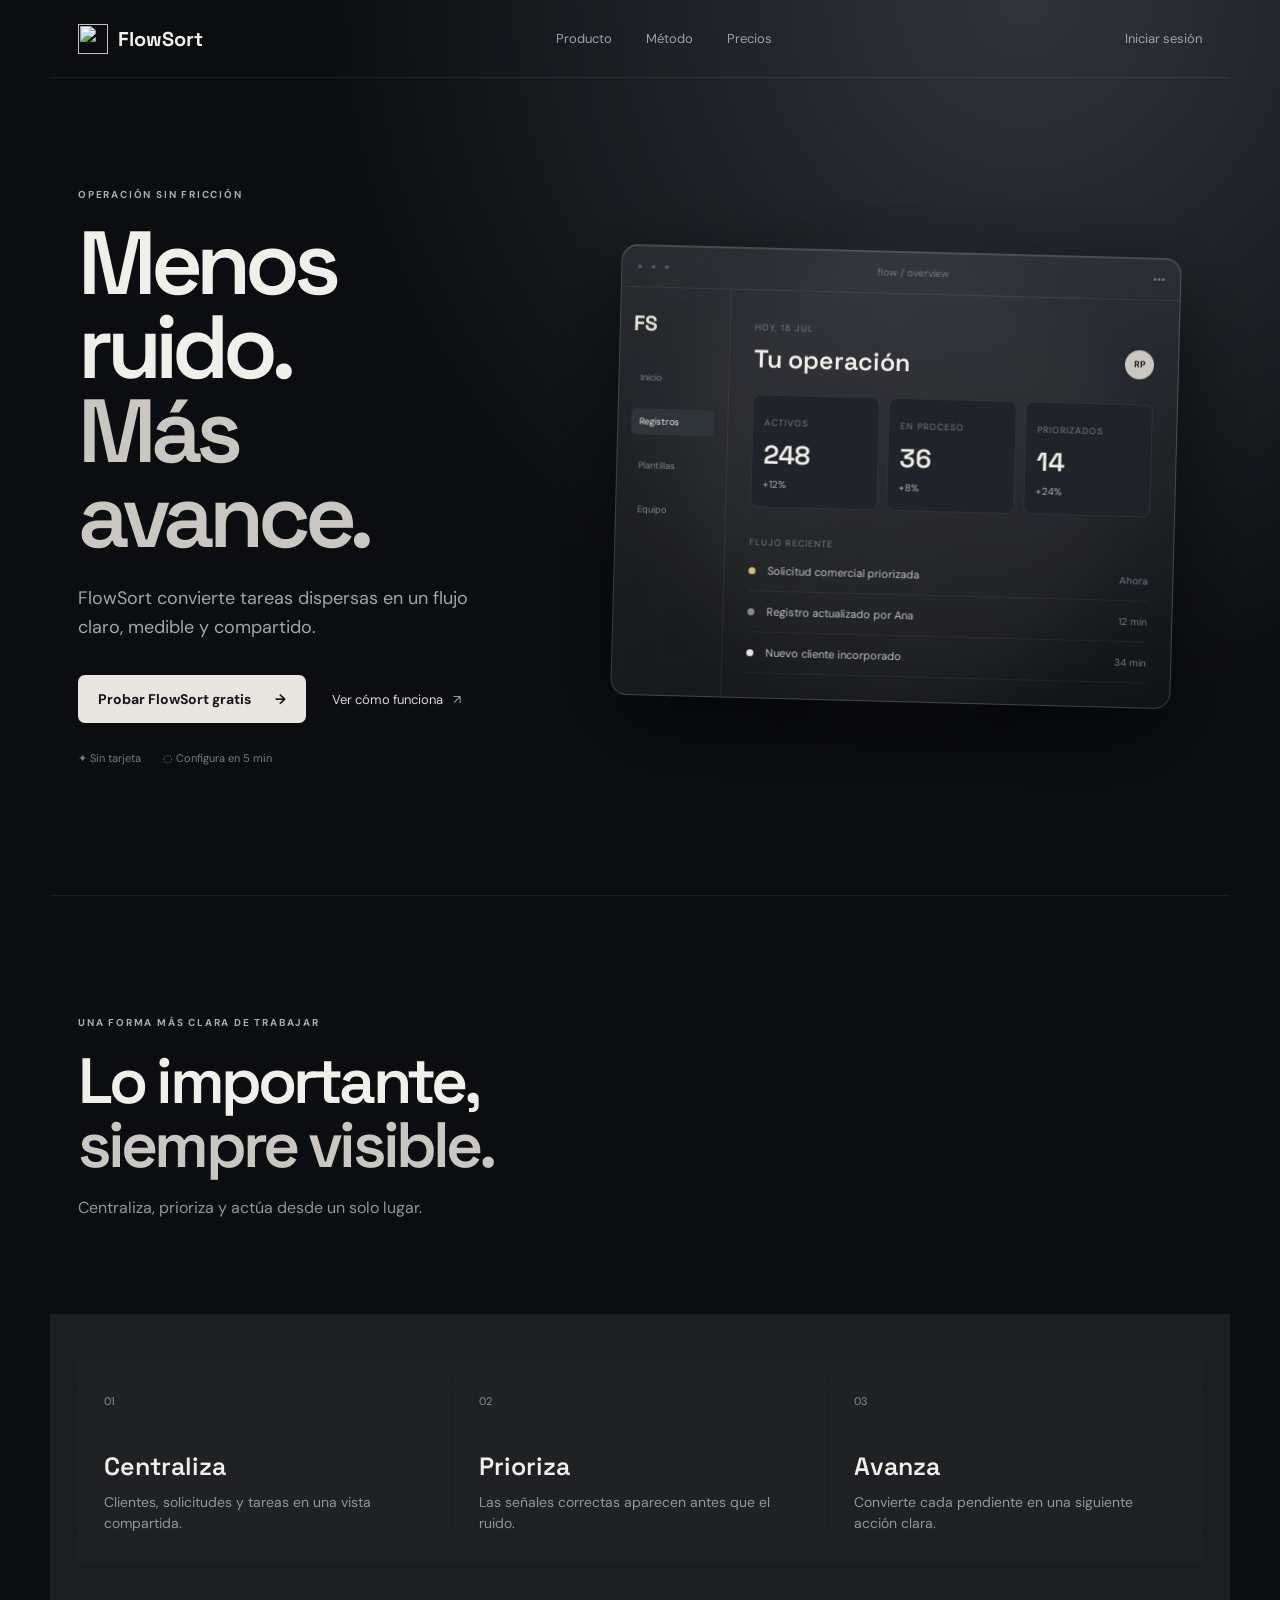
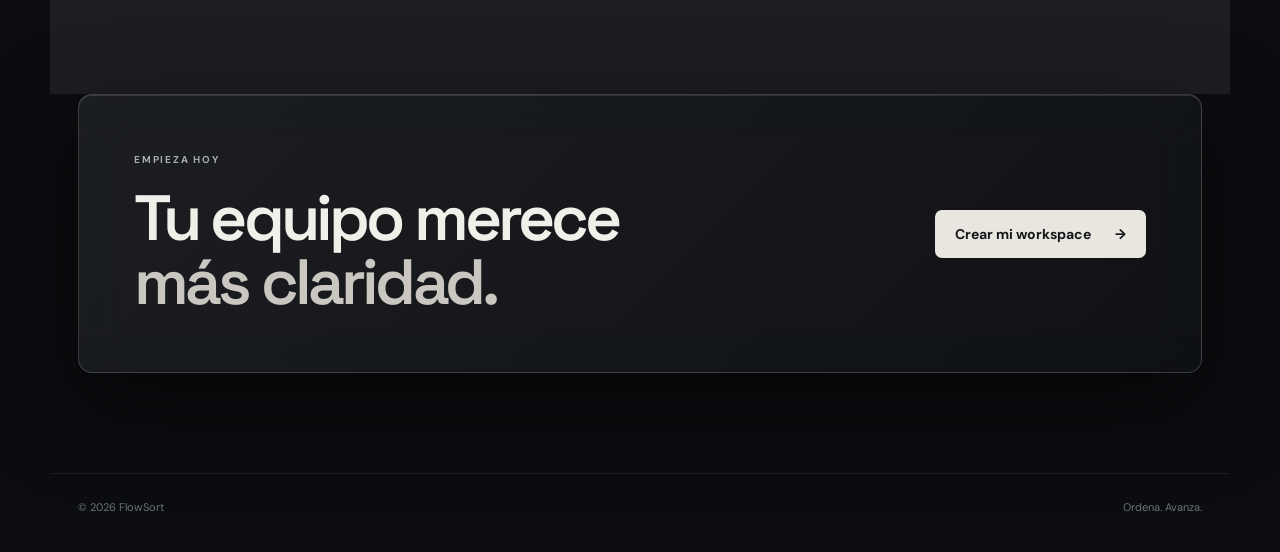
==== index.html @ 33c247e0 "yeah" ====
<!doctype html><html lang="es"><head><meta charset="UTF-8"><meta name="viewport" content="width=device-width,initial-scale=1"><title>FlowSort — Ordena. Avanza.</title><link rel="stylesheet" href="./styles.css"></head><body>
<nav class="nav"><a class="brand"><img src="../desktop/public/flowsort-logo.png">FlowSort</a><div class="links"><a href="#producto">Producto</a><a href="#metodo">Método</a><a href="#precio">Precios</a></div><a class="nav-login" href="../desktop/">Iniciar sesión</a><button class="menu">☰</button></nav>
<main><section class="hero"><div class="hero-copy"><div class="eyebrow">OPERACIÓN SIN FRICCIÓN</div><h1>Menos ruido.<br><em>Más avance.</em></h1><p>FlowSort convierte tareas dispersas en un flujo claro, medible y compartido.</p><div class="hero-actions"><a class="button primary" href="#precio">Probar FlowSort gratis <span>→</span></a><a class="text-link" href="#producto">Ver cómo funciona <span>↗</span></a></div><div class="trust"><span>✦ Sin tarjeta</span><span>◌ Configura en 5 min</span></div></div><div class="hero-art"><div class="glow"></div><div class="window"><div class="window-top"><span class="dots">● ● ●</span><span>flow / overview</span><b>•••</b></div><div class="window-body"><aside><strong>FS</strong><small>Inicio</small><small class="selected">Registros</small><small>Plantillas</small><small>Equipo</small></aside><div class="board"><div class="board-head"><div><small>HOY, 18 JUL</small><h3>Tu operación</h3></div><span class="avatar">RP</span></div><div class="metrics"><div><small>ACTIVOS</small><strong>248</strong><i>+12%</i></div><div><small>EN PROCESO</small><strong>36</strong><i>+8%</i></div><div><small>PRIORIZADOS</small><strong>14</strong><i>+24%</i></div></div><div class="activity"><small>FLUJO RECIENTE</small><div><b class="dot gold"></b><span>Solicitud comercial priorizada</span><em>Ahora</em></div><div><b class="dot gray"></b><span>Registro actualizado por Ana</span><em>12 min</em></div><div><b class="dot white"></b><span>Nuevo cliente incorporado</span><em>34 min</em></div></div></div></div></div></div></section>
<section id="producto" class="statement"><div class="eyebrow">UNA FORMA MÁS CLARA DE TRABAJAR</div><h2>Lo importante,<br><em>siempre visible.</em></h2><p>Centraliza, prioriza y actúa desde un solo lugar.</p></section>
<section id="metodo" class="features"><article><span>01</span><h3>Centraliza</h3><p>Clientes, solicitudes y tareas en una vista compartida.</p></article><article><span>02</span><h3>Prioriza</h3><p>Las señales correctas aparecen antes que el ruido.</p></article><article><span>03</span><h3>Avanza</h3><p>Convierte cada pendiente en una siguiente acción clara.</p></article></section>
<section id="precio" class="cta"><div><div class="eyebrow">EMPIEZA HOY</div><h2>Tu equipo merece<br><em>más claridad.</em></h2></div><a class="button primary" href="../desktop/">Crear mi workspace <span>→</span></a></section></main><footer><span>© 2026 FlowSort</span><span>Ordena. Avanza.</span></footer></body></html>
---- styles.css ----
@import url('https://fonts.googleapis.com/css2?family=DM+Sans:wght@400;500;600;700&family=Space+Grotesk:wght@500;600;700&display=swap');:root{font-family:'DM Sans',sans-serif;background:#0b0d10;color:#f1efe9}*{box-sizing:border-box}html{scroll-behavior:smooth}body{margin:0;background:radial-gradient(circle at 80% 0,#30343b 0,transparent 30%),#0b0d10}.nav{height:78px;max-width:1180px;margin:auto;padding:0 28px;display:flex;align-items:center;justify-content:space-between;border-bottom:1px solid #ffffff12}.brand{font:700 20px 'Space Grotesk';display:flex;align-items:center;gap:10px}.brand img{width:30px;height:30px;object-fit:contain}.links{display:flex;gap:34px}.links a,.nav-login{color:#9ca2aa;text-decoration:none;font-size:13px}.links a:hover,.nav-login:hover{color:#f1efe9}.menu{display:none;background:none;color:#fff;border:0;font-size:20px}.hero{max-width:1180px;margin:0 auto;padding:110px 28px 130px;display:grid;grid-template-columns:.85fr 1.15fr;gap:60px;align-items:center}.eyebrow{font-size:10px;letter-spacing:.18em;color:#a9adb2;font-weight:700}.hero h1{font:600 clamp(52px,7vw,92px)/.94 'Space Grotesk';letter-spacing:-.07em;margin:20px 0 26px}.hero h1 em,.statement em,.cta em{font-style:normal;color:#c9c7c0}.hero-copy>p{color:#a1a6ae;font-size:18px;line-height:1.6;max-width:430px}.hero-actions{display:flex;gap:26px;align-items:center;margin-top:34px}.button{display:inline-flex;gap:24px;align-items:center;padding:15px 20px;border-radius:7px;text-decoration:none;font-weight:700;font-size:14px}.primary{background:#e8e6df;color:#15171a}.primary:hover{background:white;transform:translateY(-2px)}.text-link{color:#d9d8d3;text-decoration:none;font-size:13px}.text-link span{color:#9da2aa;margin-left:7px}.trust{display:flex;gap:22px;color:#777e88;font-size:11px;margin-top:28px}.hero-art{position:relative;min-height:460px;display:grid;place-items:center}.glow{position:absolute;width:450px;height:450px;background:#dad7cd0c;border-radius:50%;filter:blur(30px)}.window{position:relative;width:min(560px,100%);border:1px solid #ffffff22;border-radius:16px;background:#181b20e8;box-shadow:0 40px 90px #0008;overflow:hidden;transform:rotate(1.5deg);transition:.4s}.window:hover{transform:rotate(0) translateY(-6px)}.window-top{height:42px;border-bottom:1px solid #ffffff12;display:flex;align-items:center;justify-content:space-between;padding:0 15px;color:#737a84;font-size:10px}.dots{color:#555b64;letter-spacing:3px;font-size:9px}.window-body{display:grid;grid-template-columns:110px 1fr;min-height:360px}.window-body aside{border-right:1px solid #ffffff10;padding:22px 13px;display:grid;align-content:start;gap:18px;color:#7d838c;font-size:11px}.window-body aside strong{color:#e4e1d8;font:700 21px 'Space Grotesk';margin-bottom:10px}.window-body aside small{padding:7px 8px}.window-body aside .selected{background:#30343b;color:#f3f1eb;border-radius:5px}.board{padding:24px}.board-head{display:flex;justify-content:space-between;align-items:center}.board-head small,.metrics small,.activity>small{color:#737b86;font-size:9px;letter-spacing:.12em}.board h3{font:600 25px 'Space Grotesk';margin:7px 0 20px}.avatar{width:29px;height:29px;background:#c9c7c0;color:#16181c;border-radius:50%;font-size:9px;display:grid;place-items:center;font-weight:700}.metrics{display:grid;grid-template-columns:repeat(3,1fr);gap:9px}.metrics>div{padding:14px 11px;background:#20242a;border:1px solid #ffffff10;border-radius:8px}.metrics strong{display:block;font:600 26px 'Space Grotesk';margin-top:7px}.metrics i{font-style:normal;color:#aeb1ad;font-size:10px}.activity{margin-top:22px}.activity>div{display:grid;grid-template-columns:10px 1fr auto;gap:9px;align-items:center;padding:13px 0;border-bottom:1px solid #ffffff0c;color:#c1c3c0;font-size:11px}.activity em{font-style:normal;color:#727984;font-size:10px}.dot{width:7px;height:7px;border-radius:50%}.dot.gold{background:#d4c06a}.dot.gray{background:#858b92}.dot.white{background:#e7e5df}.statement{max-width:1180px;margin:auto;padding:120px 28px 80px;border-top:1px solid #ffffff12}.statement h2,.cta h2{font:600 clamp(40px,5vw,66px)/1 'Space Grotesk';letter-spacing:-.06em;margin:20px 0}.statement p{color:#8f969f}.features{max-width:1180px;margin:auto;padding:45px 28px 130px;display:grid;grid-template-columns:repeat(3,1fr);gap:1px;background:#ffffff12}.features article{background:#0b0d10;padding:30px 26px;min-height:180px}.features span{color:#898f97;font-size:11px}.features h3{font:600 25px 'Space Grotesk';margin:40px 0 10px}.features p{color:#8f969f;line-height:1.5;margin:0;font-size:14px}.cta{max-width:1124px;margin:0 auto 100px;padding:58px 55px;border:1px solid #ffffff1c;border-radius:14px;background:linear-gradient(110deg,#24282e,#171a1e);display:flex;justify-content:space-between;align-items:center}.cta h2{margin-bottom:0}footer{max-width:1180px;margin:auto;padding:26px 28px 38px;color:#6d737c;font-size:11px;display:flex;justify-content:space-between;border-top:1px solid #ffffff12}@media(max-width:800px){.links{display:none}.menu{display:block}.hero{grid-template-columns:1fr;padding-top:70px}.hero-art{min-height:360px}.features{grid-template-columns:1fr}.cta{margin:0 20px 70px;padding:32px 24px;display:grid;gap:25px}.hero h1{font-size:58px}}
 .window,.cta{background:linear-gradient(135deg,#ffffff12,#ffffff05);border-color:#ffffff2b;box-shadow:0 30px 90px #0009,inset 0 1px #ffffff1f;backdrop-filter:blur(24px) saturate(125%)}.features article{background:#ffffff04;backdrop-filter:blur(16px)}
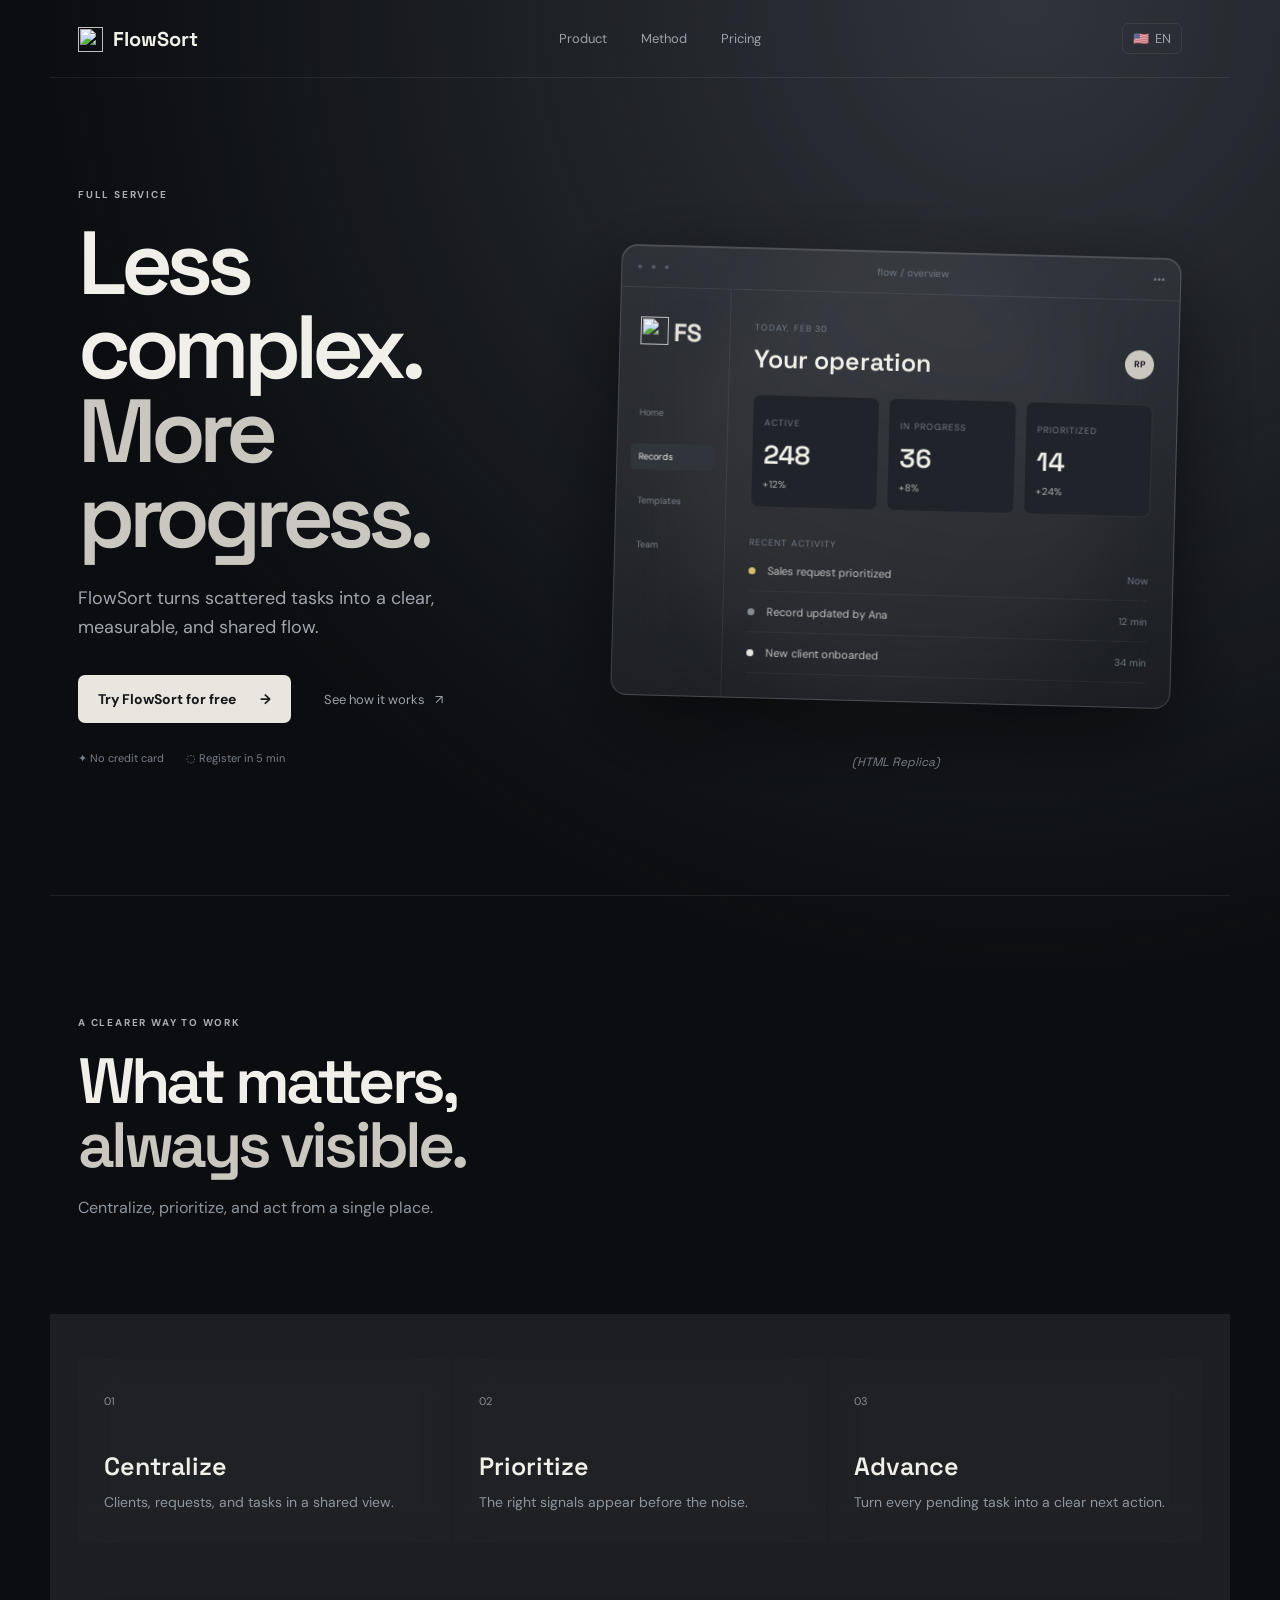
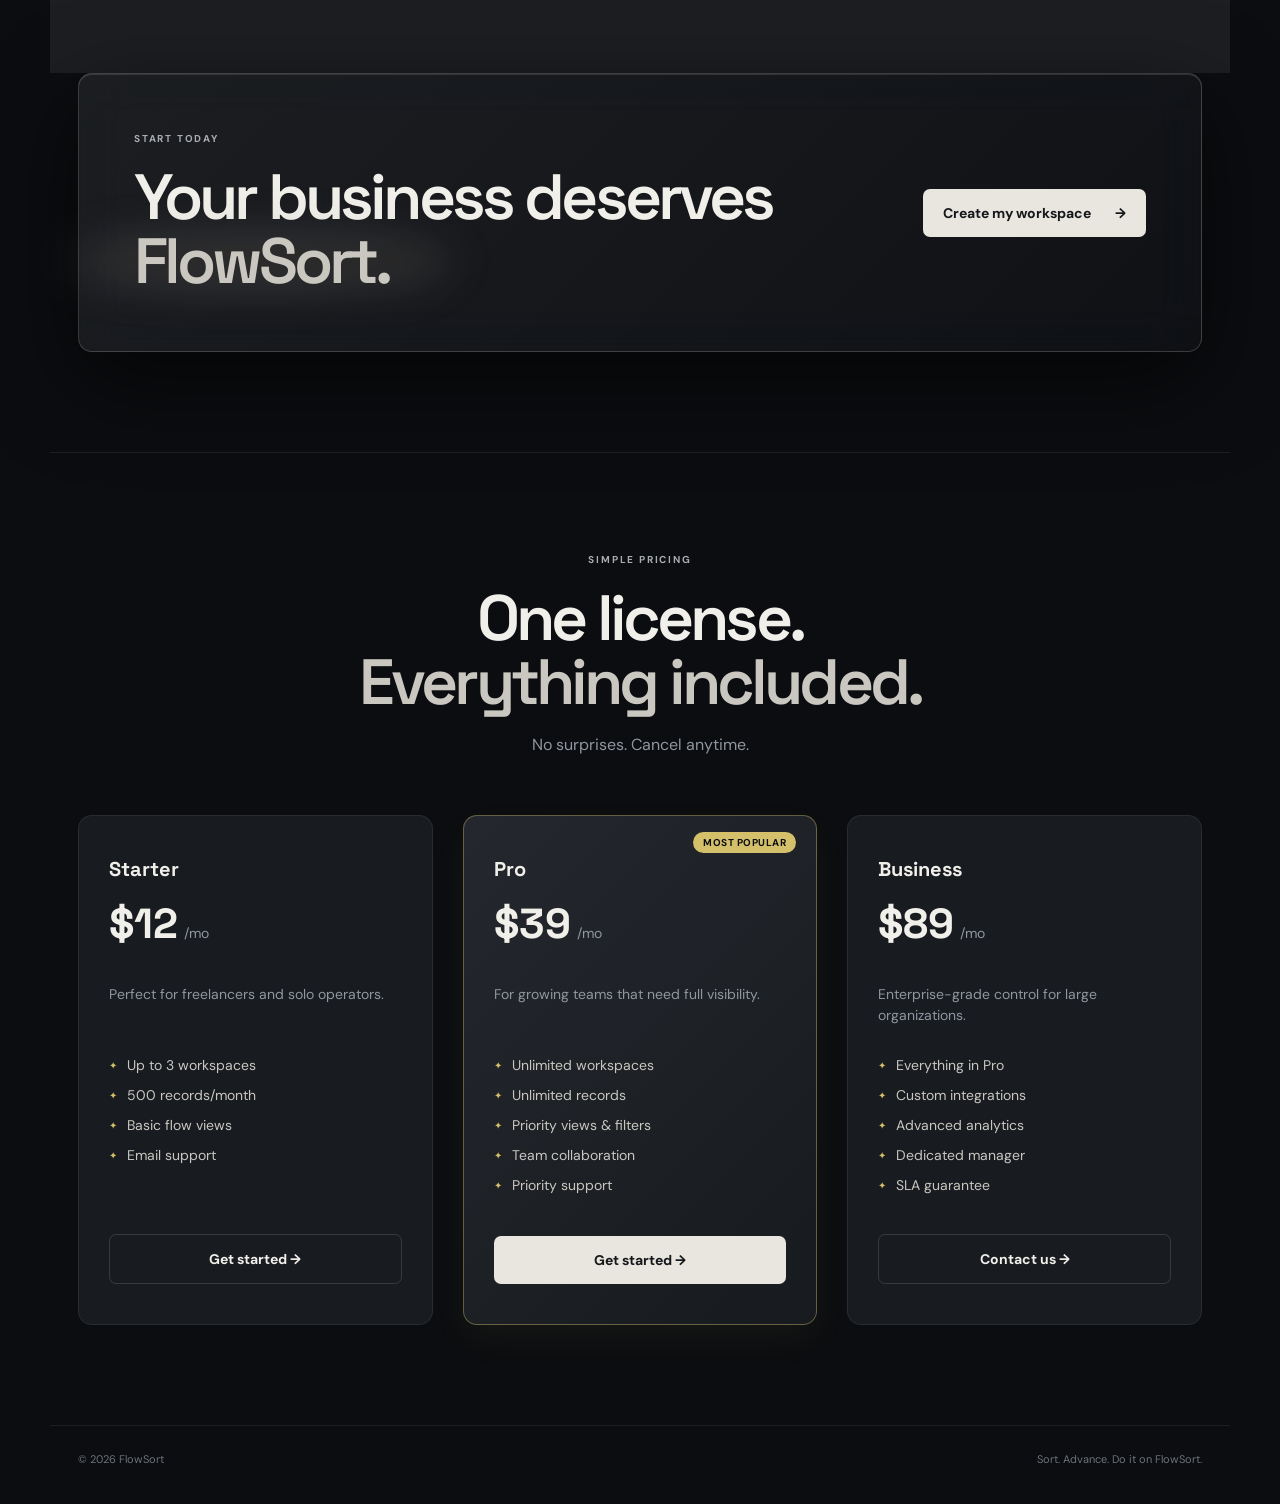
==== commit 39b6299e: "implement user authentication with Firebase and enhance navigation menu" ====
--- a/index.html
+++ b/index.html
@@ -1,6 +1,660 @@
-<!doctype html><html lang="es"><head><meta charset="UTF-8"><meta name="viewport" content="width=device-width,initial-scale=1"><title>FlowSort — Ordena. Avanza.</title><link rel="stylesheet" href="./styles.css"></head><body>
-<nav class="nav"><a class="brand"><img src="../desktop/public/flowsort-logo.png">FlowSort</a><div class="links"><a href="#producto">Producto</a><a href="#metodo">Método</a><a href="#precio">Precios</a></div><a class="nav-login" href="../desktop/">Iniciar sesión</a><button class="menu">☰</button></nav>
-<main><section class="hero"><div class="hero-copy"><div class="eyebrow">OPERACIÓN SIN FRICCIÓN</div><h1>Menos ruido.<br><em>Más avance.</em></h1><p>FlowSort convierte tareas dispersas en un flujo claro, medible y compartido.</p><div class="hero-actions"><a class="button primary" href="#precio">Probar FlowSort gratis <span>→</span></a><a class="text-link" href="#producto">Ver cómo funciona <span>↗</span></a></div><div class="trust"><span>✦ Sin tarjeta</span><span>◌ Configura en 5 min</span></div></div><div class="hero-art"><div class="glow"></div><div class="window"><div class="window-top"><span class="dots">● ● ●</span><span>flow / overview</span><b>•••</b></div><div class="window-body"><aside><strong>FS</strong><small>Inicio</small><small class="selected">Registros</small><small>Plantillas</small><small>Equipo</small></aside><div class="board"><div class="board-head"><div><small>HOY, 18 JUL</small><h3>Tu operación</h3></div><span class="avatar">RP</span></div><div class="metrics"><div><small>ACTIVOS</small><strong>248</strong><i>+12%</i></div><div><small>EN PROCESO</small><strong>36</strong><i>+8%</i></div><div><small>PRIORIZADOS</small><strong>14</strong><i>+24%</i></div></div><div class="activity"><small>FLUJO RECIENTE</small><div><b class="dot gold"></b><span>Solicitud comercial priorizada</span><em>Ahora</em></div><div><b class="dot gray"></b><span>Registro actualizado por Ana</span><em>12 min</em></div><div><b class="dot white"></b><span>Nuevo cliente incorporado</span><em>34 min</em></div></div></div></div></div></div></section>
-<section id="producto" class="statement"><div class="eyebrow">UNA FORMA MÁS CLARA DE TRABAJAR</div><h2>Lo importante,<br><em>siempre visible.</em></h2><p>Centraliza, prioriza y actúa desde un solo lugar.</p></section>
-<section id="metodo" class="features"><article><span>01</span><h3>Centraliza</h3><p>Clientes, solicitudes y tareas en una vista compartida.</p></article><article><span>02</span><h3>Prioriza</h3><p>Las señales correctas aparecen antes que el ruido.</p></article><article><span>03</span><h3>Avanza</h3><p>Convierte cada pendiente en una siguiente acción clara.</p></article></section>
-<section id="precio" class="cta"><div><div class="eyebrow">EMPIEZA HOY</div><h2>Tu equipo merece<br><em>más claridad.</em></h2></div><a class="button primary" href="../desktop/">Crear mi workspace <span>→</span></a></section></main><footer><span>© 2026 FlowSort</span><span>Ordena. Avanza.</span></footer></body></html>
+<!doctype html>
+<html lang="en">
+  <head>
+    <meta charset="UTF-8" />
+    <meta name="viewport" content="width=device-width,initial-scale=1" />
+    <title data-i18n="title">FlowSort — Sort. Advance.</title>
+    <link rel="stylesheet" href="./assets/styles.css" />
+  </head>
+  <body>
+    <nav class="nav">
+      <a class="brand"><img src="./assets/flowsort-logo.png" />FlowSort</a>
+      <div class="links">
+        <a href="#producto" data-i18n="nav.product">Product</a>
+        <a href="#metodo" data-i18n="nav.method">Method</a>
+        <a href="#precios" data-i18n="nav.pricing">Pricing</a>
+      </div>
+      <div class="nav-right">
+        <div class="lang-selector">
+          <button class="lang-btn" id="lang-btn">
+            <span class="lang-flag">🇺🇸</span>
+            <span class="lang-code">EN</span>
+          </button>
+          <div class="lang-dropdown" id="lang-dropdown">
+            <button class="lang-option" data-lang="en">
+              <span class="lang-flag">🇺🇸</span> English
+            </button>
+            <button class="lang-option" data-lang="es">
+              <span class="lang-flag">🇪🇸</span> Español
+            </button>
+          </div>
+        </div>
+        <div id="nav-auth"></div>
+      </div>
+      <button class="menu">☰</button>
+    </nav>
+    <main>
+      <section class="hero">
+        <div class="hero-copy">
+          <div class="eyebrow" data-i18n="hero.eyebrow">
+            FRICTIONLESS OPERATIONS
+          </div>
+          <h1>
+            <span data-i18n="hero.title-part1">Less noise.</span><br />
+            <em data-i18n="hero.title-part2">More progress.</em>
+          </h1>
+          <p data-i18n="hero.desc">
+            FlowSort turns scattered tasks into a clear, measurable, and shared
+            flow.
+          </p>
+          <div class="hero-actions">
+            <a class="button primary" href="#precios">
+              <span data-i18n="hero.btn.try-text">Try FlowSort for free</span>
+              <span>→</span>
+            </a>
+            <a class="text-link" href="#producto">
+              <span data-i18n="hero.btn.how-text">See how it works</span>
+              <span>↗</span>
+            </a>
+          </div>
+          <div class="trust">
+            <span data-i18n="hero.trust.card">✦ No credit card</span>
+            <span data-i18n="hero.trust.setup">◌ Set up in 5 min</span>
+          </div>
+        </div>
+        <div class="hero-art">
+          <div class="glow"></div>
+          <div class="window">
+            <div class="window-top">
+              <span class="dots">● ● ●</span><span>flow / overview</span
+              ><b>•••</b>
+            </div>
+            <div class="window-body">
+              <aside>
+                <div class="aside-brand">
+                  <img src="./assets/flowsort-logo.png" class="aside-logo" />
+                  <strong>FS</strong>
+                </div>
+                <small data-i18n="mock.aside.home">Home</small>
+                <small class="selected" data-i18n="mock.aside.records"
+                  >Records</small
+                >
+                <small data-i18n="mock.aside.templates">Templates</small>
+                <small data-i18n="mock.aside.team">Team</small>
+              </aside>
+              <div class="board">
+                <div class="board-head">
+                  <div>
+                    <small data-i18n="mock.board.date">TODAY, FEB 30</small>
+                    <h3 data-i18n="mock.board.title">Your operation</h3>
+                  </div>
+                  <span class="avatar">RP</span>
+                </div>
+                <div class="metrics">
+                  <div>
+                    <small data-i18n="mock.metrics.active">ACTIVE</small>
+                    <strong>248</strong>
+                    <i>+12%</i>
+                  </div>
+                  <div>
+                    <small data-i18n="mock.metrics.progress">IN PROGRESS</small>
+                    <strong>36</strong>
+                    <i>+8%</i>
+                  </div>
+                  <div>
+                    <small data-i18n="mock.metrics.prioritized"
+                      >PRIORITIZED</small
+                    >
+                    <strong>14</strong>
+                    <i>+24%</i>
+                  </div>
+                </div>
+                <div class="activity">
+                  <small data-i18n="mock.activity.title">RECENT ACTIVITY</small>
+                  <div>
+                    <b class="dot gold"></b>
+                    <span data-i18n="mock.activity.item1"
+                      >Sales request prioritized</span
+                    >
+                    <em data-i18n="mock.activity.item1_time">Now</em>
+                  </div>
+                  <div>
+                    <b class="dot gray"></b>
+                    <span data-i18n="mock.activity.item2"
+                      >Record updated by Ana</span
+                    >
+                    <em data-i18n="mock.activity.item2_time">12 min</em>
+                  </div>
+                  <div>
+                    <b class="dot white"></b>
+                    <span data-i18n="mock.activity.item3"
+                      >New client onboarded</span
+                    >
+                    <em data-i18n="mock.activity.item3_time">34 min</em>
+                  </div>
+                </div>
+              </div>
+            </div>
+          </div>
+          <p class="replica-text" data-i18n="hero.replica">(HTML Replica)</p>
+        </div>
+      </section>
+      <section id="producto" class="statement">
+        <div class="eyebrow" data-i18n="statement.eyebrow">
+          A CLEARER WAY TO WORK
+        </div>
+        <h2>
+          <span data-i18n="statement.title-part1">What matters,</span><br />
+          <em data-i18n="statement.title-part2">always visible.</em>
+        </h2>
+        <p data-i18n="statement.desc">
+          Centralize, prioritize, and act from a single place.
+        </p>
+      </section>
+      <section id="metodo" class="features">
+        <article>
+          <span>01</span>
+          <h3 data-i18n="features.f1.title">Centralize</h3>
+          <p data-i18n="features.f1.desc">
+            Clients, requests, and tasks in a shared view.
+          </p>
+        </article>
+        <article>
+          <span>02</span>
+          <h3 data-i18n="features.f2.title">Prioritize</h3>
+          <p data-i18n="features.f2.desc">
+            The right signals appear before the noise.
+          </p>
+        </article>
+        <article>
+          <span>03</span>
+          <h3 data-i18n="features.f3.title">Advance</h3>
+          <p data-i18n="features.f3.desc">
+            Turn every pending task into a clear next action.
+          </p>
+        </article>
+      </section>
+      <section id="precio" class="cta">
+        <div>
+          <div class="eyebrow" data-i18n="cta.eyebrow">START TODAY</div>
+          <h2>
+            <span data-i18n="cta.title-text">Your business deserves</span><br />
+            <em id="dynamic-cta-text" data-i18n="cta.title-word">more.</em>
+          </h2>
+        </div>
+        <a class="button primary" href="./signup/">
+          <span data-i18n="cta.btn-text">Create my workspace</span>
+          <span>→</span>
+        </a>
+      </section>
+      <!-- PRICING SECTION -->
+      <section id="precios" class="pricing">
+        <div class="pricing-header">
+          <div class="eyebrow" data-i18n="pricing.eyebrow">SIMPLE PRICING</div>
+          <h2>
+            <span data-i18n="pricing.title-part1">One license.</span><br />
+            <em data-i18n="pricing.title-part2">Everything included.</em>
+          </h2>
+          <p data-i18n="pricing.subtitle">No surprises. Cancel anytime.</p>
+        </div>
+        <div class="pricing-cards">
+          <!-- Starter -->
+          <div class="pricing-card">
+            <div class="plan-name" data-i18n="pricing.starter.name">
+              Starter
+            </div>
+            <div class="plan-price">
+              <span class="plan-amount">$12</span>
+              <span class="plan-period" data-i18n="pricing.per-month">/mo</span>
+            </div>
+            <p class="plan-desc" data-i18n="pricing.starter.desc">
+              Perfect for freelancers and solo operators.
+            </p>
+            <ul class="plan-features">
+              <li data-i18n="pricing.starter.f1">Up to 3 workspaces</li>
+              <li data-i18n="pricing.starter.f2">500 records/month</li>
+              <li data-i18n="pricing.starter.f3">Basic flow views</li>
+              <li data-i18n="pricing.starter.f4">Email support</li>
+            </ul>
+            <a
+              class="button plan-btn"
+              href="./signup/"
+              data-i18n="pricing.btn-start"
+              >Get started →</a
+            >
+          </div>
+          <!-- Pro -->
+          <div class="pricing-card pricing-card--featured">
+            <div class="plan-badge" data-i18n="pricing.pro.badge">
+              Most popular
+            </div>
+            <div class="plan-name" data-i18n="pricing.pro.name">Pro</div>
+            <div class="plan-price">
+              <span class="plan-amount">$39</span>
+              <span class="plan-period" data-i18n="pricing.per-month">/mo</span>
+            </div>
+            <p class="plan-desc" data-i18n="pricing.pro.desc">
+              For growing teams that need full visibility.
+            </p>
+            <ul class="plan-features">
+              <li data-i18n="pricing.pro.f1">Unlimited workspaces</li>
+              <li data-i18n="pricing.pro.f2">Unlimited records</li>
+              <li data-i18n="pricing.pro.f3">Priority views & filters</li>
+              <li data-i18n="pricing.pro.f4">Team collaboration</li>
+              <li data-i18n="pricing.pro.f5">Priority support</li>
+            </ul>
+            <a
+              class="button primary plan-btn"
+              href="./signup/"
+              data-i18n="pricing.btn-start"
+              >Get started →</a
+            >
+          </div>
+          <!-- Business -->
+          <div class="pricing-card">
+            <div class="plan-name" data-i18n="pricing.business.name">
+              Business
+            </div>
+            <div class="plan-price">
+              <span class="plan-amount">$89</span>
+              <span class="plan-period" data-i18n="pricing.per-month">/mo</span>
+            </div>
+            <p class="plan-desc" data-i18n="pricing.business.desc">
+              Enterprise-grade control for large organizations.
+            </p>
+            <ul class="plan-features">
+              <li data-i18n="pricing.business.f1">Everything in Pro</li>
+              <li data-i18n="pricing.business.f2">Custom integrations</li>
+              <li data-i18n="pricing.business.f3">Advanced analytics</li>
+              <li data-i18n="pricing.business.f4">Dedicated manager</li>
+              <li data-i18n="pricing.business.f5">SLA guarantee</li>
+            </ul>
+            <a
+              class="button plan-btn"
+              href="./signup/"
+              data-i18n="pricing.btn-contact"
+              >Contact us →</a
+            >
+          </div>
+        </div>
+      </section>
+    </main>
+    <footer>
+      <span>© 2026 FlowSort</span>
+      <span data-i18n="footer.tagline">Sort. Advance. FlowSort.</span>
+    </footer>
+    <script>
+      (function () {
+        // Translation Dictionary
+        const translations = {
+          en: {
+            title: "FlowSort — Sort. Advance.",
+            "nav.product": "Product",
+            "nav.method": "Method",
+            "nav.pricing": "Pricing",
+            "nav.login": "Log in",
+            "nav.panel": "Panel",
+            "nav.logout": "Log out",
+            "hero.eyebrow": "FULL SERVICE",
+            "hero.title-part1": "Less complex.",
+            "hero.title-part2": "More progress.",
+            "hero.desc":
+              "FlowSort turns scattered tasks into a clear, measurable, and shared flow.",
+            "hero.btn.try-text": "Try FlowSort for free",
+            "hero.btn.how-text": "See how it works",
+            "hero.trust.card": "✦ No credit card",
+            "hero.trust.setup": "◌ Register in 5 min",
+            "mock.aside.home": "Home",
+            "mock.aside.records": "Records",
+            "mock.aside.templates": "Templates",
+            "mock.aside.team": "Team",
+            "mock.board.date": "TODAY, FEB 30",
+            "mock.board.title": "Your operation",
+            "mock.metrics.active": "ACTIVE",
+            "mock.metrics.progress": "IN PROGRESS",
+            "mock.metrics.prioritized": "PRIORITIZED",
+            "mock.activity.title": "RECENT ACTIVITY",
+            "mock.activity.item1": "Sales request prioritized",
+            "mock.activity.item1_time": "Now",
+            "mock.activity.item2": "Record updated by Ana",
+            "mock.activity.item2_time": "12 min",
+            "mock.activity.item3": "New client onboarded",
+            "mock.activity.item3_time": "34 min",
+            "hero.replica": "(HTML Replica)",
+            "statement.eyebrow": "A CLEARER WAY TO WORK",
+            "statement.title-part1": "What matters,",
+            "statement.title-part2": "always visible.",
+            "statement.desc":
+              "Centralize, prioritize, and act from a single place.",
+            "features.f1.title": "Centralize",
+            "features.f1.desc":
+              "Clients, requests, and tasks in a shared view.",
+            "features.f2.title": "Prioritize",
+            "features.f2.desc": "The right signals appear before the noise.",
+            "features.f3.title": "Advance",
+            "features.f3.desc":
+              "Turn every pending task into a clear next action.",
+            "cta.eyebrow": "START TODAY",
+            "cta.title-text": "Your business deserves",
+            "cta.title-word": "more.",
+            "cta.btn-text": "Create my workspace",
+            "footer.tagline": "Sort. Advance. Do it on FlowSort.",
+            "pricing.eyebrow": "SIMPLE PRICING",
+            "pricing.title-part1": "One license.",
+            "pricing.title-part2": "Everything included.",
+            "pricing.subtitle": "No surprises. Cancel anytime.",
+            "pricing.per-month": "/mo",
+            "pricing.btn-start": "Get started →",
+            "pricing.btn-contact": "Contact us →",
+            "pricing.starter.name": "Starter",
+            "pricing.starter.desc":
+              "Perfect for freelancers and solo operators.",
+            "pricing.starter.f1": "Up to 3 workspaces",
+            "pricing.starter.f2": "500 records/month",
+            "pricing.starter.f3": "Basic flow views",
+            "pricing.starter.f4": "Email support",
+            "pricing.pro.badge": "Most popular",
+            "pricing.pro.name": "Pro",
+            "pricing.pro.desc": "For growing teams that need full visibility.",
+            "pricing.pro.f1": "Unlimited workspaces",
+            "pricing.pro.f2": "Unlimited records",
+            "pricing.pro.f3": "Priority views & filters",
+            "pricing.pro.f4": "Team collaboration",
+            "pricing.pro.f5": "Priority support",
+            "pricing.business.name": "Business",
+            "pricing.business.desc":
+              "Enterprise-grade control for large organizations.",
+            "pricing.business.f1": "Everything in Pro",
+            "pricing.business.f2": "Custom integrations",
+            "pricing.business.f3": "Advanced analytics",
+            "pricing.business.f4": "Dedicated manager",
+            "pricing.business.f5": "SLA guarantee",
+          },
+          es: {
+            title: "FlowSort — Ordena. Avanza.",
+            "nav.product": "Producto",
+            "nav.method": "Método",
+            "nav.pricing": "Precios",
+            "nav.login": "Iniciar sesión",
+            "nav.panel": "Panel",
+            "nav.logout": "Cerrar sesión",
+            "hero.eyebrow": "SERVICIO COMPLETO",
+            "hero.title-part1": "Menos complejo.",
+            "hero.title-part2": "Más avance.",
+            "hero.desc":
+              "FlowSort convierte tareas dispersas en un flujo claro, medible y compartido.",
+            "hero.btn.try-text": "Probar FlowSort gratis",
+            "hero.btn.how-text": "Ver cómo funciona",
+            "hero.trust.card": "✦ Sin tarjeta",
+            "hero.trust.setup": "◌ Regístrate en 5 min",
+            "mock.aside.home": "Inicio",
+            "mock.aside.records": "Registros",
+            "mock.aside.templates": "Plantillas",
+            "mock.aside.team": "Equipo",
+            "mock.board.date": "HOY, 30 FEB",
+            "mock.board.title": "Tu operación",
+            "mock.metrics.active": "ACTIVOS",
+            "mock.metrics.progress": "EN PROCESO",
+            "mock.metrics.prioritized": "PRIORIZADOS",
+            "mock.activity.title": "FLUJO RECIENTE",
+            "mock.activity.item1": "Solicitud comercial priorizada",
+            "mock.activity.item1_time": "Ahora",
+            "mock.activity.item2": "Registro actualizado por Ana",
+            "mock.activity.item2_time": "12 min",
+            "mock.activity.item3": "Nuevo cliente incorporado",
+            "mock.activity.item3_time": "34 min",
+            "hero.replica": "(Réplica en HTML)",
+            "statement.eyebrow": "UNA FORMA MÁS CLARA DE TRABAJAR",
+            "statement.title-part1": "Lo importante,",
+            "statement.title-part2": "siempre visible.",
+            "statement.desc":
+              "Centraliza, prioriza y actúa desde un solo lugar.",
+            "features.f1.title": "Centraliza",
+            "features.f1.desc":
+              "Clientes, solicitudes y tareas en una vista compartida.",
+            "features.f2.title": "Prioriza",
+            "features.f2.desc":
+              "Las señales correctas aparecen antes que el ruido.",
+            "features.f3.title": "Avanza",
+            "features.f3.desc":
+              "Convierte cada pendiente en una siguiente acción clara.",
+            "cta.eyebrow": "EMPIEZA HOY",
+            "cta.title-text": "Tu negocio merece",
+            "cta.title-word": "más.",
+            "cta.btn-text": "Crear mi workspace",
+            "footer.tagline": "Ordena. Avanza. Hazlo en FlowSort.",
+            "pricing.eyebrow": "PRECIOS SIMPLES",
+            "pricing.title-part1": "Una licencia.",
+            "pricing.title-part2": "Todo incluido.",
+            "pricing.subtitle": "Sin sorpresas. Cancela cuando quieras.",
+            "pricing.per-month": "/mes",
+            "pricing.btn-start": "Empezar →",
+            "pricing.btn-contact": "Contáctanos →",
+            "pricing.starter.name": "Starter",
+            "pricing.starter.desc":
+              "Perfecto para freelancers y operadores individuales.",
+            "pricing.starter.f1": "Hasta 3 workspaces",
+            "pricing.starter.f2": "500 registros/mes",
+            "pricing.starter.f3": "Vistas de flujo básicas",
+            "pricing.starter.f4": "Soporte por email",
+            "pricing.pro.badge": "Más popular",
+            "pricing.pro.name": "Pro",
+            "pricing.pro.desc":
+              "Para equipos en crecimiento que necesitan visibilidad total.",
+            "pricing.pro.f1": "Workspaces ilimitados",
+            "pricing.pro.f2": "Registros ilimitados",
+            "pricing.pro.f3": "Vistas y filtros prioritarios",
+            "pricing.pro.f4": "Colaboración en equipo",
+            "pricing.pro.f5": "Soporte prioritario",
+            "pricing.business.name": "Business",
+            "pricing.business.desc":
+              "Control empresarial para grandes organizaciones.",
+            "pricing.business.f1": "Todo lo de Pro",
+            "pricing.business.f2": "Integraciones personalizadas",
+            "pricing.business.f3": "Análisis avanzados",
+            "pricing.business.f4": "Gerente dedicado",
+            "pricing.business.f5": "Garantía SLA",
+          },
+        };
+
+        const word = document.getElementById("dynamic-cta-text");
+        const cta = document.querySelector(".cta");
+        if (!word || !cta) return;
+
+        let isTransitioning = false;
+
+        function swapText(newText) {
+          if (word.textContent === newText || isTransitioning) return;
+          isTransitioning = true;
+
+          if (newText !== "FlowSort.") {
+            word.classList.remove("glow-active");
+          }
+
+          word.classList.add("swap-out");
+          setTimeout(() => {
+            word.textContent = newText;
+            word.classList.remove("swap-out");
+            word.classList.add("swap-in");
+            if (newText === "FlowSort.") {
+              word.classList.add("glow-active");
+            }
+            // Force layout reflow
+            word.offsetHeight;
+            word.classList.remove("swap-in");
+            isTransitioning = false;
+          }, 400);
+        }
+
+        function checkScroll() {
+          const rect = cta.getBoundingClientRect();
+          if (rect.top < window.innerHeight * 0.5) {
+            swapText("FlowSort.");
+          } else {
+            const currentLang = document.documentElement.lang || "en";
+            const defaultWord = currentLang === "es" ? "más." : "more.";
+            swapText(defaultWord);
+          }
+        }
+
+        window.addEventListener("scroll", checkScroll, { passive: true });
+        checkScroll();
+
+        // Language Selector Logic
+        const langBtn = document.getElementById("lang-btn");
+        const langDropdown = document.getElementById("lang-dropdown");
+        const langOptions = document.querySelectorAll(".lang-option");
+
+        function setLanguage(lang) {
+          document.documentElement.lang = lang;
+
+          // Translate title in head
+          document.title = translations[lang]["title"];
+
+          // Translate data-i18n elements
+          document.querySelectorAll("[data-i18n]").forEach((elem) => {
+            const key = elem.getAttribute("data-i18n");
+            // Do not overwrite dynamic cta text if it is currently "FlowSort"
+            if (key === "cta.title-word" && word.textContent === "FlowSort.") {
+              return;
+            }
+            if (translations[lang] && translations[lang][key]) {
+              elem.textContent = translations[lang][key];
+            }
+          });
+
+          // Update Lang Button UI
+          const flag = lang === "es" ? "🇪🇸" : "🇺🇸";
+          const code = lang.toUpperCase();
+          langBtn.querySelector(".lang-flag").textContent = flag;
+          langBtn.querySelector(".lang-code").textContent = code;
+
+          // Update active dropdown class
+          langOptions.forEach((opt) => {
+            if (opt.getAttribute("data-lang") === lang) {
+              opt.classList.add("selected");
+            } else {
+              opt.classList.remove("selected");
+            }
+          });
+
+          localStorage.setItem("preferred-lang", lang);
+          // Re-evaluate scroll dynamic text word on language change
+          checkScroll();
+        }
+
+        // Toggle Dropdown
+        langBtn.addEventListener("click", (e) => {
+          e.stopPropagation();
+          langDropdown.classList.toggle("show");
+        });
+
+        // Close dropdown when clicking outside
+        document.addEventListener("click", () => {
+          langDropdown.classList.remove("show");
+        });
+
+        // Add option listeners
+        langOptions.forEach((opt) => {
+          opt.addEventListener("click", () => {
+            const selectedLang = opt.getAttribute("data-lang");
+            if (document.documentElement.lang === selectedLang) return;
+            document.body.classList.add("lang-fade-out");
+            setTimeout(() => {
+              setLanguage(selectedLang);
+              document.body.classList.remove("lang-fade-out");
+              document.body.classList.add("lang-fade-in");
+              setTimeout(() => {
+                document.body.classList.remove("lang-fade-in");
+              }, 250);
+            }, 250);
+          });
+        });
+
+        // Initialize with default (EN) or saved preference
+        const savedLang = localStorage.getItem("preferred-lang") || "en";
+        setLanguage(savedLang);
+
+        // Page Transition Interceptor
+        document.querySelectorAll("a").forEach((link) => {
+          const href = link.getAttribute("href");
+          if (
+            !href ||
+            href.startsWith("#") ||
+            href.startsWith("javascript:") ||
+            link.target === "_blank" ||
+            href.includes("mailto:") ||
+            href.includes("tel:")
+          )
+            return;
+
+          try {
+            const url = new URL(link.href, window.location.href);
+            if (url.origin !== window.location.origin) return;
+          } catch (e) {
+            return;
+          }
+
+          link.addEventListener("click", (e) => {
+            e.preventDefault();
+            document.body.classList.add("page-exit");
+            setTimeout(() => {
+              window.location.href = href;
+            }, 250);
+          });
+        });
+
+        window.addEventListener("pageshow", (event) => {
+          if (event.persisted) {
+            document.body.classList.remove("page-exit");
+          }
+        });
+      })();
+    </script>
+    <script type="module">
+      import { initNavAuth } from "./assets/auth.js";
+
+      const authI18n = {
+        en: { "nav.login": "Log in", "nav.panel": "Panel", "nav.logout": "Log out" },
+        es: { "nav.login": "Iniciar sesión", "nav.panel": "Panel", "nav.logout": "Cerrar sesión" },
+      };
+
+      initNavAuth({
+        loginHref: "./login/",
+        panelHref: "./desktop/",
+        homeHref: "./",
+        i18n: authI18n,
+      });
+    </script>
+      <script>
+        (function () {
+          const menuBtn = document.querySelector(".menu");
+          const nav = document.querySelector(".nav");
+          const navLinks = document.querySelectorAll(".nav .links a, .nav .nav-login, .nav .user-menu-btn, .nav .user-dropdown-item");
+          if (!menuBtn || !nav) return;
+
+          menuBtn.setAttribute("aria-expanded", "false");
+
+          menuBtn.addEventListener("click", (e) => {
+            e.stopPropagation();
+            const isOpen = nav.classList.toggle("open");
+            menuBtn.setAttribute("aria-expanded", isOpen ? "true" : "false");
+          });
+
+          navLinks.forEach((link) =>
+            link.addEventListener("click", () => {
+              nav.classList.remove("open");
+              menuBtn.setAttribute("aria-expanded", "false");
+            })
+          );
+
+          document.addEventListener("click", (e) => {
+            if (!nav.contains(e.target)) {
+              nav.classList.remove("open");
+              menuBtn.setAttribute("aria-expanded", "false");
+            }
+          });
+        })();
+      </script>
+  </body>
+</html>
--- a/assets/styles.css
+++ b/assets/styles.css
@@ -0,0 +1,1479 @@
+@import url("https://fonts.googleapis.com/css2?family=DM+Sans:wght@400;500;600;700&family=Space+Grotesk:wght@500;600;700&display=swap");
+:root {
+  font-family: "DM Sans", sans-serif;
+  background: #0b0d10;
+  color: #f1efe9;
+}
+* {
+  box-sizing: border-box;
+}
+html {
+  scroll-behavior: smooth;
+}
+body {
+  margin: 0;
+  background:
+    radial-gradient(circle at 80% 0, #30343b 0, transparent 30%), #0b0d10;
+}
+.nav {
+  height: 78px;
+  max-width: 1180px;
+  margin: auto;
+  padding: 0 28px;
+  display: flex;
+  align-items: center;
+  justify-content: space-between;
+  border-bottom: 1px solid #ffffff12;
+}
+.brand {
+  font: 700 20px "Space Grotesk";
+  display: flex;
+  align-items: center;
+  gap: 10px;
+  color: #f1efe9;
+  text-decoration: none;
+}
+.brand:visited {
+  color: #f1efe9;
+}
+.brand img {
+  width: 25px;
+  height: 25px;
+  object-fit: contain;
+  transform: translateY(1px);
+}
+.links {
+  display: flex;
+  gap: 34px;
+}
+.links a,
+.nav-login {
+  color: #9ca2aa;
+  text-decoration: none;
+  font-size: 13px;
+}
+.links a:hover,
+.nav-login:hover {
+  color: #f1efe9;
+}
+.user-menu {
+  position: relative;
+  display: inline-block;
+}
+.user-menu-btn {
+  display: flex;
+  align-items: center;
+  gap: 8px;
+  background: transparent;
+  border: 1px solid #ffffff12;
+  border-radius: 999px;
+  padding: 4px 12px 4px 4px;
+  cursor: pointer;
+  color: #f1efe9;
+  font-size: 13px;
+  transition: border-color 0.2s ease, background 0.2s ease;
+}
+.user-menu-btn:hover {
+  border-color: #ffffff28;
+  background: #ffffff08;
+}
+.user-avatar {
+  width: 28px;
+  height: 28px;
+  border-radius: 50%;
+  object-fit: cover;
+  background: #2a2d32;
+}
+.user-name {
+  max-width: 120px;
+  overflow: hidden;
+  text-overflow: ellipsis;
+  white-space: nowrap;
+}
+.user-dropdown {
+  display: none;
+  position: absolute;
+  top: calc(100% + 8px);
+  right: 0;
+  min-width: 160px;
+  background: #171819;
+  border: 1px solid #ffffff18;
+  border-radius: 10px;
+  padding: 6px;
+  z-index: 200;
+  box-shadow: 0 12px 40px #0006;
+}
+.user-dropdown.show {
+  display: flex;
+  flex-direction: column;
+  gap: 2px;
+}
+.user-dropdown-item {
+  display: block;
+  width: 100%;
+  padding: 10px 14px;
+  border: 0;
+  border-radius: 6px;
+  background: transparent;
+  color: #c9c7c0;
+  font-size: 13px;
+  text-align: left;
+  text-decoration: none;
+  cursor: pointer;
+  transition: background 0.15s ease, color 0.15s ease;
+}
+.user-dropdown-item:hover {
+  background: #ffffff0c;
+  color: #f1efe9;
+}
+.user-dropdown-item.logout {
+  color: #e88;
+}
+.user-dropdown-item.logout:hover {
+  background: #e8444418;
+  color: #faa;
+}
+.menu {
+  display: none;
+  background: none;
+  color: #fff;
+  border: 0;
+  font-size: 20px;
+}
+.hero {
+  max-width: 1180px;
+  margin: 0 auto;
+  padding: 110px 28px 130px;
+  display: grid;
+  grid-template-columns: 0.85fr 1.15fr;
+  gap: 60px;
+  align-items: center;
+}
+.eyebrow {
+  font-size: 10px;
+  letter-spacing: 0.18em;
+  color: #a9adb2;
+  font-weight: 700;
+}
+.hero h1 {
+  font: 600 clamp(52px, 7vw, 92px)/0.94 "Space Grotesk";
+  letter-spacing: -0.07em;
+  margin: 20px 0 26px;
+}
+.hero h1 em,
+.statement em,
+.cta em {
+  font-style: normal;
+  color: #c9c7c0;
+}
+#dynamic-cta-text {
+  position: relative;
+  display: inline-block;
+  transition:
+    opacity 0.4s cubic-bezier(0.16, 1, 0.3, 1),
+    transform 0.4s cubic-bezier(0.16, 1, 0.3, 1);
+  transform: translateY(0);
+  opacity: 1;
+}
+#dynamic-cta-text::before {
+  content: "";
+  position: absolute;
+  top: 50%;
+  left: 50%;
+  transform: translate(-50%, -50%) scale(0.6);
+  width: 120%;
+  height: 16px;
+  border-radius: 50%;
+  background: rgba(212, 192, 106, 0.08);
+  box-shadow: 0 0 35px 11px rgba(145, 145, 145, 0.3);
+  filter: blur(10px);
+  opacity: 0;
+  z-index: -1;
+  pointer-events: none;
+  transition:
+    opacity 0.2s cubic-bezier(0.16, 1, 0.3, 1),
+    transform 0.2s cubic-bezier(0.16, 1, 0.3, 1);
+}
+#dynamic-cta-text.glow-active::before {
+  opacity: 1;
+  transform: translate(-50%, -50%) scale(1.15);
+  transition:
+    opacity 0.6s cubic-bezier(0.16, 1, 0.3, 1),
+    transform 0.6s cubic-bezier(0.16, 1, 0.3, 1);
+}
+#dynamic-cta-text.swap-out {
+  opacity: 0;
+  transform: translateY(-8px);
+}
+#dynamic-cta-text.swap-in {
+  opacity: 0;
+  transform: translateY(8px);
+}
+.hero-copy > p {
+  color: #a1a6ae;
+  font-size: 18px;
+  line-height: 1.6;
+  max-width: 430px;
+}
+.hero-actions {
+  display: flex;
+  gap: 26px;
+  align-items: center;
+  margin-top: 34px;
+}
+.button {
+  display: inline-flex;
+  gap: 24px;
+  align-items: center;
+  padding: 15px 20px;
+  border-radius: 7px;
+  text-decoration: none;
+  font-weight: 700;
+  font-size: 14px;
+}
+.primary {
+  background: #e8e6df;
+  color: #15171a;
+}
+.primary:hover {
+  background: white;
+  transform: translateY(-2px);
+}
+.text-link {
+  color: #d9d8d3;
+  text-decoration: none;
+  font-size: 13px;
+}
+.text-link span {
+  color: #9da2aa;
+  margin-left: 7px;
+}
+.trust {
+  display: flex;
+  gap: 22px;
+  color: #777e88;
+  font-size: 11px;
+  margin-top: 28px;
+}
+.hero-art {
+  position: relative;
+  min-height: 460px;
+  display: grid;
+  place-items: center;
+}
+.glow {
+  position: absolute;
+  width: 450px;
+  height: 450px;
+  background: #dad7cd0c;
+  border-radius: 50%;
+  filter: blur(30px);
+}
+.window {
+  position: relative;
+  width: min(560px, 100%);
+  border: 1px solid #ffffff22;
+  border-radius: 16px;
+  background: #181b20e8;
+  box-shadow: 0 40px 90px #0008;
+  overflow: hidden;
+  transform: rotate(1.5deg);
+  transition: 0.4s;
+}
+.window:hover {
+  transform: rotate(0) translateY(-6px);
+}
+.replica-text {
+  position: absolute;
+  bottom: -75px;
+  color: #777e88;
+  font-size: 12px;
+  font-style: italic;
+  font-family: "Space Grotesk", sans-serif;
+}
+.window-top {
+  height: 42px;
+  border-bottom: 1px solid #ffffff12;
+  display: flex;
+  align-items: center;
+  justify-content: space-between;
+  padding: 0 15px;
+  color: #737a84;
+  font-size: 10px;
+}
+.dots {
+  color: #555b64;
+  letter-spacing: 3px;
+  font-size: 9px;
+}
+.window-body {
+  display: grid;
+  grid-template-columns: 110px 1fr;
+  min-height: 360px;
+}
+.window-body aside {
+  border-right: 1px solid #ffffff10;
+  padding: 22px 13px;
+  display: grid;
+  align-content: start;
+  gap: 18px;
+  color: #7d838c;
+  font-size: 11px;
+}
+.window-body aside strong {
+  color: #e4e1d8;
+  font: 700 25px "Space Grotesk";
+  margin-bottom: 10px;
+  transform: translateY(6px);
+  display: inline-block;
+}
+.aside-logo {
+  width: 28px;
+  height: 28px;
+  object-fit: contain;
+  transform: translateY(0px);
+}
+.aside-brand {
+  display: flex;
+  align-items: center;
+  gap: 5px;
+  margin-bottom: 30px;
+  margin-left: 6.7px;
+}
+.window-body aside small {
+  padding: 7px 8px;
+}
+.window-body aside .selected {
+  background: #30343b;
+  color: #f3f1eb;
+  border-radius: 5px;
+}
+.board {
+  padding: 24px;
+}
+.board-head {
+  display: flex;
+  justify-content: space-between;
+  align-items: center;
+}
+.board-head small,
+.metrics small,
+.activity > small {
+  color: #737b86;
+  font-size: 9px;
+  letter-spacing: 0.12em;
+}
+.board h3 {
+  font: 600 25px "Space Grotesk";
+  margin: 7px 0 20px;
+}
+.avatar {
+  width: 29px;
+  height: 29px;
+  background: #c9c7c0;
+  color: #16181c;
+  border-radius: 50%;
+  font-size: 9px;
+  display: grid;
+  place-items: center;
+  font-weight: 700;
+}
+.metrics {
+  display: grid;
+  grid-template-columns: repeat(3, 1fr);
+  gap: 9px;
+}
+.metrics > div {
+  padding: 14px 11px;
+  background: #20242a;
+  border: 1px solid #ffffff10;
+  border-radius: 8px;
+}
+.metrics strong {
+  display: block;
+  font: 600 26px "Space Grotesk";
+  margin-top: 7px;
+}
+.metrics i {
+  font-style: normal;
+  color: #aeb1ad;
+  font-size: 10px;
+}
+.activity {
+  margin-top: 22px;
+}
+.activity > div {
+  display: grid;
+  grid-template-columns: 10px 1fr auto;
+  gap: 9px;
+  align-items: center;
+  padding: 13px 0;
+  border-bottom: 1px solid #ffffff0c;
+  color: #c1c3c0;
+  font-size: 11px;
+}
+.activity em {
+  font-style: normal;
+  color: #727984;
+  font-size: 10px;
+}
+.dot {
+  width: 7px;
+  height: 7px;
+  border-radius: 50%;
+}
+.dot.gold {
+  background: #d4c06a;
+}
+.dot.gray {
+  background: #858b92;
+}
+.dot.white {
+  background: #e7e5df;
+}
+.statement {
+  max-width: 1180px;
+  margin: auto;
+  padding: 120px 28px 80px;
+  border-top: 1px solid #ffffff12;
+}
+.statement h2,
+.cta h2 {
+  font: 600 clamp(40px, 5vw, 66px)/1 "Space Grotesk";
+  letter-spacing: -0.06em;
+  margin: 20px 0;
+}
+.statement p {
+  color: #8f969f;
+}
+.features {
+  max-width: 1180px;
+  margin: auto;
+  padding: 45px 28px 130px;
+  display: grid;
+  grid-template-columns: repeat(3, 1fr);
+  gap: 1px;
+  background: #ffffff12;
+}
+.features article {
+  background: #0b0d10;
+  padding: 30px 26px;
+  min-height: 180px;
+}
+.features span {
+  color: #898f97;
+  font-size: 11px;
+}
+.features h3 {
+  font: 600 25px "Space Grotesk";
+  margin: 40px 0 10px;
+}
+.features p {
+  color: #8f969f;
+  line-height: 1.5;
+  margin: 0;
+  font-size: 14px;
+}
+.cta {
+  max-width: 1124px;
+  margin: 0 auto 100px;
+  padding: 58px 55px;
+  border: 1px solid #ffffff1c;
+  border-radius: 14px;
+  background: linear-gradient(110deg, #24282e, #171a1e);
+  display: flex;
+  justify-content: space-between;
+  align-items: center;
+}
+.cta h2 {
+  margin-bottom: 0;
+}
+footer {
+  max-width: 1180px;
+  margin: auto;
+  padding: 26px 28px 38px;
+  color: #6d737c;
+  font-size: 11px;
+  display: flex;
+  justify-content: space-between;
+  border-top: 1px solid #ffffff12;
+}
+@media (max-width: 800px) {
+  .links {
+    display: none;
+  }
+  .menu {
+    display: block;
+  }
+  .hero {
+    grid-template-columns: 1fr;
+    padding-top: 70px;
+  }
+  .hero-art {
+    min-height: 360px;
+  }
+  .features {
+    grid-template-columns: 1fr;
+  }
+  .cta {
+    margin: 0 20px 70px;
+    padding: 32px 24px;
+    display: grid;
+    gap: 25px;
+  }
+  .hero h1 {
+    font-size: 58px;
+  }
+}
+.window,
+.cta {
+  background: linear-gradient(135deg, #ffffff12, #ffffff05);
+  border-color: #ffffff2b;
+  box-shadow:
+    0 30px 90px #0009,
+    inset 0 1px #ffffff1f;
+  backdrop-filter: blur(24px) saturate(125%);
+}
+.features article {
+  background: #ffffff04;
+  backdrop-filter: blur(16px);
+}
+.nav-right {
+  display: flex;
+  align-items: center;
+  gap: 20px;
+}
+.lang-selector {
+  position: relative;
+  display: inline-block;
+}
+.lang-btn {
+  background: transparent;
+  border: 1px solid #ffffff12;
+  border-radius: 6px;
+  color: #9ca2aa;
+  padding: 6px 10px;
+  font-size: 13px;
+  cursor: pointer;
+  display: flex;
+  align-items: center;
+  gap: 6px;
+  transition: all 0.2s ease;
+  font-family: inherit;
+}
+.lang-btn:hover {
+  color: #f1efe9;
+  border-color: #ffffff33;
+  background: rgba(255, 255, 255, 0.05);
+}
+.lang-dropdown {
+  position: absolute;
+  top: calc(100% + 8px);
+  right: 0;
+  background: #181b20;
+  border: 1px solid #ffffff22;
+  border-radius: 8px;
+  box-shadow: 0 10px 25px rgba(0, 0, 0, 0.5);
+  display: none;
+  flex-direction: column;
+  min-width: 130px;
+  z-index: 100;
+  overflow: hidden;
+}
+.lang-dropdown.show {
+  display: flex;
+}
+.lang-option {
+  padding: 10px 14px;
+  font-size: 13px;
+  color: #9ca2aa;
+  cursor: pointer;
+  display: flex;
+  align-items: center;
+  gap: 8px;
+  transition: all 0.2s ease;
+  background: transparent;
+  border: none;
+  width: 100%;
+  text-align: left;
+  font-family: inherit;
+}
+.lang-option:hover {
+  color: #f1efe9;
+  background: rgba(255, 255, 255, 0.08);
+}
+.lang-option.selected {
+  color: #f1efe9;
+  font-weight: 600;
+  background: rgba(255, 255, 255, 0.05);
+}
+body.lang-fade-out .nav,
+body.lang-fade-out main,
+body.lang-fade-out footer {
+  opacity: 0;
+  transition: opacity 0.25s ease-out;
+}
+body.lang-fade-in .nav,
+body.lang-fade-in main,
+body.lang-fade-in footer {
+  opacity: 1;
+  transition: opacity 0.25s ease-in;
+}
+
+/* Pricing Section Styles */
+.pricing {
+  max-width: 1180px;
+  margin: 0 auto;
+  padding: 100px 28px;
+  border-top: 1px solid #ffffff12;
+}
+
+.pricing-header {
+  text-align: center;
+  margin-bottom: 60px;
+}
+
+.pricing-header h2 {
+  font: 600 clamp(40px, 5vw, 66px)/1 "Space Grotesk";
+  letter-spacing: -0.06em;
+  margin: 20px 0;
+}
+
+.pricing-header h2 em {
+  font-style: normal;
+  color: #c9c7c0;
+}
+
+.pricing-header p {
+  color: #8f969f;
+  font-size: 16px;
+}
+
+.pricing-cards {
+  display: grid;
+  grid-template-columns: repeat(3, 1fr);
+  gap: 30px;
+  align-items: stretch;
+}
+
+.pricing-card {
+  background: #181b20;
+  border: 1px solid #ffffff12;
+  border-radius: 14px;
+  padding: 40px 30px;
+  display: flex;
+  flex-direction: column;
+  position: relative;
+  transition:
+    transform 0.3s ease,
+    border-color 0.3s ease,
+    box-shadow 0.3s ease;
+}
+
+.pricing-card:hover {
+  transform: translateY(-5px);
+  border-color: #ffffff22;
+  box-shadow: 0 20px 40px rgba(0, 0, 0, 0.4);
+}
+
+.pricing-card--featured {
+  background: linear-gradient(135deg, #24282e, #171a1e);
+  border-color: #d4c06a66;
+  box-shadow: 0 15px 35px rgba(212, 192, 106, 0.05);
+}
+
+.pricing-card--featured:hover {
+  border-color: #d4c06a88;
+  box-shadow: 0 20px 40px rgba(212, 192, 106, 0.1);
+}
+
+.plan-badge {
+  position: absolute;
+  top: 16px;
+  right: 20px;
+  background: #d4c06a;
+  color: #0b0d10;
+  font-size: 10px;
+  font-weight: 700;
+  padding: 4px 10px;
+  border-radius: 20px;
+  text-transform: uppercase;
+  letter-spacing: 0.05em;
+}
+
+.plan-name {
+  font: 700 20px "Space Grotesk";
+  color: #f1efe9;
+  margin-bottom: 15px;
+}
+
+.plan-price {
+  display: flex;
+  align-items: baseline;
+  margin-bottom: 20px;
+}
+
+.plan-amount {
+  font: 700 42px "Space Grotesk";
+  color: #f1efe9;
+}
+
+.plan-period {
+  color: #8f969f;
+  font-size: 14px;
+  margin-left: 6px;
+}
+
+.plan-desc {
+  color: #8f969f;
+  font-size: 14px;
+  line-height: 1.5;
+  margin-bottom: 30px;
+  min-height: 42px;
+}
+
+.plan-features {
+  list-style: none;
+  padding: 0;
+  margin: 0 0 40px 0;
+  display: flex;
+  flex-direction: column;
+  gap: 12px;
+}
+
+.plan-features li {
+  color: #c9c7c0;
+  font-size: 14px;
+  display: flex;
+  align-items: center;
+  gap: 10px;
+}
+
+.plan-features li::before {
+  content: "✦";
+  color: #d4c06a;
+  font-size: 10px;
+}
+
+.plan-btn {
+  width: 100%;
+  justify-content: center;
+  margin-top: auto;
+  border: 1px solid #ffffff22;
+  transition: all 0.3s ease;
+  color: #f1efe9;
+  text-decoration: none;
+}
+
+.plan-btn:hover {
+  background: rgba(255, 255, 255, 0.05);
+  border-color: #ffffff44;
+}
+
+.pricing-card--featured .plan-btn.primary {
+  border: none;
+  color: #15171a;
+}
+
+.pricing-card--featured .plan-btn.primary:hover {
+  background: #fff;
+  color: #15171a;
+  transform: translateY(-2px);
+}
+
+@media (max-width: 900px) {
+  .pricing-cards {
+    grid-template-columns: 1fr;
+    gap: 20px;
+  }
+
+  .pricing {
+    padding: 60px 20px;
+  }
+}
+
+/* Auth Container */
+.auth-container {
+  min-height: calc(100vh - 78px - 80px);
+  display: flex;
+  justify-content: center;
+  align-items: center;
+  padding: 40px 20px;
+}
+
+/* Auth Card */
+.auth-card {
+  max-width: 440px;
+  width: 100%;
+  background: linear-gradient(135deg, #1f2227, #131518);
+  border: 1px solid #ffffff14;
+  border-radius: 16px;
+  padding: 40px 35px;
+  box-shadow: 0 20px 50px rgba(0, 0, 0, 0.4);
+}
+
+.auth-header {
+  text-align: center;
+  margin-bottom: 30px;
+}
+
+.auth-logo {
+  width: 42px;
+  height: 42px;
+  object-fit: contain;
+  margin-bottom: 16px;
+}
+
+.auth-header h2 {
+  font: 700 24px "Space Grotesk";
+  color: #f1efe9;
+  margin: 0 0 8px 0;
+  letter-spacing: -0.02em;
+}
+
+.auth-header p {
+  color: #9ca2aa;
+  font-size: 14px;
+  line-height: 1.5;
+  margin: 0;
+}
+
+/* Alert Box */
+.alert-box {
+  padding: 12px 16px;
+  border-radius: 8px;
+  font-size: 13px;
+  margin-bottom: 24px;
+  line-height: 1.4;
+  transition: all 0.3s ease;
+}
+
+.alert-box.hide {
+  display: none;
+}
+
+.alert-error {
+  background: rgba(239, 68, 68, 0.1);
+  border: 1px solid rgba(239, 68, 68, 0.25);
+  color: #f87171;
+}
+
+.alert-success {
+  background: rgba(16, 185, 129, 0.1);
+  border: 1px solid rgba(16, 185, 129, 0.25);
+  color: #34d399;
+}
+
+.alert-info {
+  background: rgba(59, 130, 246, 0.1);
+  border: 1px solid rgba(59, 130, 246, 0.25);
+  color: #60a5fa;
+}
+
+/* Auth Form */
+.auth-form {
+  display: flex;
+  flex-direction: column;
+  gap: 20px;
+}
+
+.form-group {
+  display: flex;
+  flex-direction: column;
+  gap: 8px;
+}
+
+.form-group label {
+  color: #c9c7c0;
+  font-size: 13px;
+  font-weight: 500;
+}
+
+.form-group input {
+  background: rgba(255, 255, 255, 0.03);
+  border: 1px solid rgba(255, 255, 255, 0.08);
+  border-radius: 8px;
+  padding: 12px 14px;
+  color: #f1efe9;
+  font-size: 14px;
+  font-family: inherit;
+  transition:
+    border-color 0.25s ease,
+    box-shadow 0.25s ease,
+    background-color 0.25s ease;
+}
+
+.form-group input::placeholder {
+  color: #6d737c;
+}
+
+.form-group input:focus {
+  outline: none;
+  background: rgba(255, 255, 255, 0.05);
+  border-color: #d4c06a;
+  box-shadow: 0 0 0 3px rgba(212, 192, 106, 0.15);
+}
+
+.auth-btn {
+  width: 100%;
+  padding: 14px;
+  justify-content: center;
+  font-size: 14px;
+  font-weight: 600;
+  border-radius: 8px;
+  margin-top: 10px;
+}
+
+.auth-footer {
+  text-align: center;
+  margin-top: 26px;
+  font-size: 13px;
+  color: #9ca2aa;
+  display: flex;
+  justify-content: center;
+  gap: 6px;
+}
+
+.auth-footer a {
+  color: #d4c06a;
+  text-decoration: none;
+  font-weight: 500;
+  transition: opacity 0.2s ease;
+}
+
+.auth-footer a:hover {
+  opacity: 0.85;
+}
+
+/* Google Sign-In Button */
+.btn-google {
+  display: inline-flex;
+  align-items: center;
+  justify-content: center;
+  gap: 12px;
+  width: 100%;
+  background: #e8e6df;
+  color: #15171a;
+  border: none;
+  border-radius: 8px;
+  padding: 14px 20px;
+  font-size: 15px;
+  font-weight: 600;
+  font-family: inherit;
+  cursor: pointer;
+  transition:
+    background-color 0.25s ease,
+    transform 0.25s ease,
+    box-shadow 0.25s ease;
+}
+
+.btn-google:hover {
+  background: #ffffff;
+  transform: translateY(-2px);
+  box-shadow: 0 4px 15px rgba(255, 255, 255, 0.1);
+}
+
+.btn-google:active {
+  transform: translateY(0);
+}
+
+.btn-google:disabled {
+  background: #202329;
+  color: #5b6068;
+  border: 1px solid rgba(255, 255, 255, 0.04);
+  cursor: not-allowed;
+  transform: none !important;
+  box-shadow: none !important;
+}
+
+.btn-google:disabled svg {
+  opacity: 0.3;
+  filter: grayscale(1);
+}
+
+.btn-google svg {
+  width: 18px;
+  height: 18px;
+  flex-shrink: 0;
+}
+
+/* Private Area */
+#area-privada {
+  width: 100%;
+  display: none;
+  flex-direction: column;
+  align-items: center;
+}
+
+.user-badge {
+  font-size: 12px;
+  font-weight: 600;
+  text-transform: uppercase;
+  letter-spacing: 0.05em;
+  color: #d4c06a;
+  background: rgba(212, 192, 106, 0.1);
+  padding: 4px 12px;
+  border-radius: 20px;
+  margin-bottom: 16px;
+  display: inline-block;
+}
+
+/* Loading Spinner */
+.loading-spinner {
+  display: none;
+  width: 28px;
+  height: 28px;
+  border: 3px solid rgba(255, 255, 255, 0.1);
+  border-radius: 50%;
+  border-top-color: #f1efe9;
+  animation: spin 1s ease-in-out infinite;
+  margin: 0 auto;
+}
+
+@keyframes spin {
+  to {
+    transform: rotate(360deg);
+  }
+}
+
+/* Auth Login Card (standalone centered card) */
+.auth-login-wrap {
+  width: 100%;
+  max-width: 460px;
+  background: linear-gradient(135deg, #1f2227, #131518);
+  border: 1px solid rgba(255, 255, 255, 0.08);
+  border-radius: 16px;
+  padding: 40px 35px;
+  box-shadow: 0 20px 50px rgba(0, 0, 0, 0.4);
+  text-align: center;
+}
+
+.auth-login-wrap h1 {
+  font-family: "Space Grotesk", sans-serif;
+  font-size: 24px;
+  font-weight: 700;
+  margin-bottom: 8px;
+  letter-spacing: -0.02em;
+}
+
+#welcome-msg {
+  font-size: 35px;
+  margin-top: 1px;
+  margin-bottom: 12px;
+}
+
+.auth-login-wrap .subtitle {
+  font-size: 14px;
+  color: #9ca2aa;
+  line-height: 1;
+  margin-bottom: 32px;
+}
+
+.logo-container {
+  margin-bottom: 24px;
+}
+
+.logo {
+  width: 48px;
+  height: 48px;
+  object-fit: contain;
+}
+
+/* Page transitions */
+body {
+  opacity: 0;
+  animation: pageFadeIn 0.35s cubic-bezier(0.16, 1, 0.3, 1) forwards;
+}
+
+body.page-exit {
+  animation: pageFadeOut 0.25s cubic-bezier(0.16, 1, 0.3, 1) forwards !important;
+}
+
+@keyframes pageFadeIn {
+  from {
+    opacity: 0;
+    transform: scale(0.995) translateY(4px);
+  }
+  to {
+    opacity: 1;
+    transform: scale(1) translateY(0);
+  }
+}
+
+@keyframes pageFadeOut {
+  from {
+    opacity: 1;
+    transform: scale(1) translateY(0);
+  }
+  to {
+    opacity: 0;
+    transform: scale(0.995) translateY(-4px);
+  }
+}
+
+/* Desktop Download Page Styles */
+.download-container {
+  max-width: 1200px;
+  width: 100%;
+  margin: 0 auto;
+  padding: 80px 24px;
+}
+
+.download-hero {
+  text-align: center;
+  max-width: 800px;
+  margin: 0 auto 60px;
+  display: flex;
+  flex-direction: column;
+  align-items: center;
+}
+
+.download-hero h1 {
+  font: 700 48px/1.1 "Space Grotesk";
+  letter-spacing: -0.03em;
+  margin: 16px 0 20px;
+  background: linear-gradient(135deg, #f1efe9 30%, #a39e93 100%);
+  -webkit-background-clip: text;
+  -webkit-text-fill-color: transparent;
+}
+
+.download-hero .subtitle {
+  font-size: 18px;
+  color: #9ca2aa;
+  line-height: 1.6;
+  margin-bottom: 40px;
+}
+
+.auto-detect-wrap {
+  width: 100%;
+  max-width: 580px;
+  margin: 0 auto;
+}
+
+.auto-detect-card {
+  display: flex;
+  align-items: center;
+  gap: 20px;
+  background: linear-gradient(
+    135deg,
+    rgba(255, 255, 255, 0.03),
+    rgba(255, 255, 255, 0.01)
+  );
+  border: 1px solid rgba(255, 255, 255, 0.08);
+  border-radius: 14px;
+  padding: 24px 30px;
+  box-shadow: 0 10px 30px rgba(0, 0, 0, 0.2);
+  text-align: left;
+}
+
+.auto-detect-icon {
+  font-size: 32px;
+}
+
+.auto-detect-info {
+  flex: 1;
+}
+
+.auto-detect-info small {
+  font-size: 11px;
+  letter-spacing: 0.08em;
+  color: #d4c06a;
+  font-weight: 700;
+}
+
+.auto-detect-info h3 {
+  font: 700 20px "Space Grotesk";
+  margin: 4px 0 0;
+  color: #f1efe9;
+}
+
+/* Platforms Section */
+.platforms-section {
+  margin: 80px 0;
+}
+
+.platforms-section .section-title {
+  text-align: center;
+  font: 700 32px "Space Grotesk";
+  margin-bottom: 40px;
+  letter-spacing: -0.02em;
+}
+
+.platforms-grid {
+  display: grid;
+  grid-template-columns: repeat(auto-fit, minmax(280px, 1fr));
+  gap: 24px;
+}
+
+.platform-card {
+  background: rgba(255, 255, 255, 0.02);
+  border: 1px solid rgba(255, 255, 255, 0.04);
+  border-radius: 12px;
+  padding: 30px;
+  display: flex;
+  flex-direction: column;
+  justify-content: space-between;
+  transition: all 0.3s ease;
+}
+
+.platform-card:hover {
+  transform: translateY(-4px);
+  border-color: rgba(212, 192, 106, 0.15);
+  box-shadow: 0 10px 30px rgba(212, 192, 106, 0.03);
+}
+
+.platform-card .card-head {
+  display: flex;
+  align-items: center;
+  gap: 12px;
+  margin-bottom: 16px;
+}
+
+.platform-icon {
+  font-size: 24px;
+}
+
+.platform-card h3 {
+  font: 700 20px "Space Grotesk";
+  margin: 0;
+}
+
+.platform-card p {
+  font-size: 14px;
+  color: #9ca2aa;
+  line-height: 1.5;
+  margin-bottom: 24px;
+  flex: 1;
+}
+
+.platform-card .card-actions {
+  display: flex;
+  gap: 12px;
+}
+
+.platform-card .card-actions .button {
+  flex: 1;
+  padding: 10px 14px;
+  font-size: 13px;
+  text-align: center;
+}
+
+/* Features section */
+.desktop-features-section {
+  border-top: 1px solid rgba(255, 255, 255, 0.06);
+  padding-top: 60px;
+  margin-top: 60px;
+}
+
+.features-grid {
+  display: grid;
+  grid-template-columns: repeat(auto-fit, minmax(280px, 1fr));
+  gap: 1px;
+  background: rgba(255, 255, 255, 0.08); /* acts as the border */
+  border-radius: 12px;
+  overflow: hidden;
+}
+
+.feature-card {
+  background: #0b0d10;
+  padding: 40px 30px;
+  display: flex;
+  flex-direction: column;
+  align-items: flex-start;
+  transition: background-color 0.3s ease;
+}
+
+.feature-card:hover {
+  background: #111317;
+}
+
+.feature-icon {
+  font-size: 28px;
+  margin-bottom: 24px;
+  background: rgba(212, 192, 106, 0.06);
+  border: 1px solid rgba(212, 192, 106, 0.15);
+  border-radius: 8px;
+  width: 48px;
+  height: 48px;
+  display: flex;
+  align-items: center;
+  justify-content: center;
+  color: #d4c06a;
+}
+
+.feature-card h3 {
+  font: 700 22px "Space Grotesk";
+  margin: 0 0 12px 0;
+  color: #f1efe9;
+  letter-spacing: -0.02em;
+}
+
+.feature-card p {
+  color: #9ca2aa;
+  line-height: 1.6;
+  margin: 0;
+  font-size: 14px;
+}
+
+/* Lucide icon sizing */
+.feature-icon svg {
+  width: 22px;
+  height: 22px;
+  stroke: #d4c06a;
+  stroke-width: 1.75;
+}
+
+/* OS brand logo sizing (Simple Icons) */
+.os-logo {
+  display: block;
+  width: 22px;
+  height: 22px;
+  object-fit: contain;
+  opacity: 0.9;
+}
+
+.auto-detect-icon .os-logo {
+  width: 28px;
+  height: 28px;
+}
+
+/* Mobile nav and extra small-screen tweaks */
+@media (max-width: 800px) {
+  .nav {
+    position: relative;
+  }
+  .nav.open .links {
+    display: flex;
+    flex-direction: column;
+    position: absolute;
+    top: 78px;
+    left: 0;
+    right: 0;
+    background: linear-gradient(135deg, #171819, #0f1112);
+    padding: 12px 20px 18px;
+    gap: 12px;
+    z-index: 90;
+    border-bottom: 1px solid #ffffff12;
+  }
+  .nav.open .nav-right {
+    display: flex;
+    gap: 12px;
+    padding: 12px 20px 18px;
+    border-bottom: 1px solid #ffffff08;
+  }
+}
+
+@media (max-width: 420px) {
+  .hero h1 {
+    font-size: clamp(28px, 7vw, 42px);
+    line-height: 1.05;
+  }
+  .hero-copy > p {
+    font-size: 16px;
+    max-width: 100%;
+  }
+  .button {
+    padding: 12px 14px;
+    gap: 12px;
+  }
+  .nav {
+    padding: 0 14px;
+    height: 64px;
+  }
+  .brand {
+    font-size: 18px;
+  }
+  .menu {
+    font-size: 22px;
+  }
+  .hero {
+    padding: 60px 18px 90px;
+    gap: 20px;
+  }
+  .cta {
+    padding: 24px 16px;
+    margin: 0 12px 56px;
+  }
+  .replica-text {
+    bottom: -50px;
+  }
+}
+
+/* Stronger mobile adjustments for very small viewports */
+@media (max-width: 420px) {
+  /* hide heavy artwork to prioritize content and speed */
+  .hero-art {
+    display: none !important;
+    height: 0;
+    min-height: 0;
+    visibility: hidden;
+  }
+
+  /* make hero copy full width and reduce vertical spacing */
+  .hero {
+    padding: 48px 14px 80px;
+    gap: 12px;
+  }
+
+  .hero-copy {
+    width: 100%;
+  }
+
+  /* stack primary actions and make buttons easier to tap */
+  .hero-actions {
+    flex-direction: column;
+    align-items: stretch;
+    gap: 12px;
+    margin-top: 22px;
+  }
+
+  .button {
+    width: 100%;
+    padding: 14px 16px;
+    font-size: 15px;
+  }
+
+  /* hide decorative replica text */
+  .replica-text {
+    display: none;
+  }
+
+  /* simplify the window replica if it sneaks back in */
+  .window {
+    transform: none;
+    width: 100%;
+    box-shadow: none;
+  }
+
+  .window-body {
+    grid-template-columns: 1fr;
+    min-height: 180px;
+  }
+
+  .window-body aside {
+    display: none;
+  }
+
+  /* increase tap targets in nav dropdown */
+  .nav.open .links a,
+  .nav.open .nav-login,
+  .nav.open .user-menu,
+  .nav.open .lang-selector {
+    padding: 12px 8px;
+    font-size: 16px;
+  }
+  .nav.open .user-menu-btn {
+    width: 100%;
+    justify-content: flex-start;
+    padding: 8px 12px;
+  }
+  .nav.open .user-dropdown {
+    position: static;
+    display: none;
+    margin-top: 8px;
+    box-shadow: none;
+  }
+  .nav.open .user-dropdown.show {
+    display: flex;
+  }
+}
